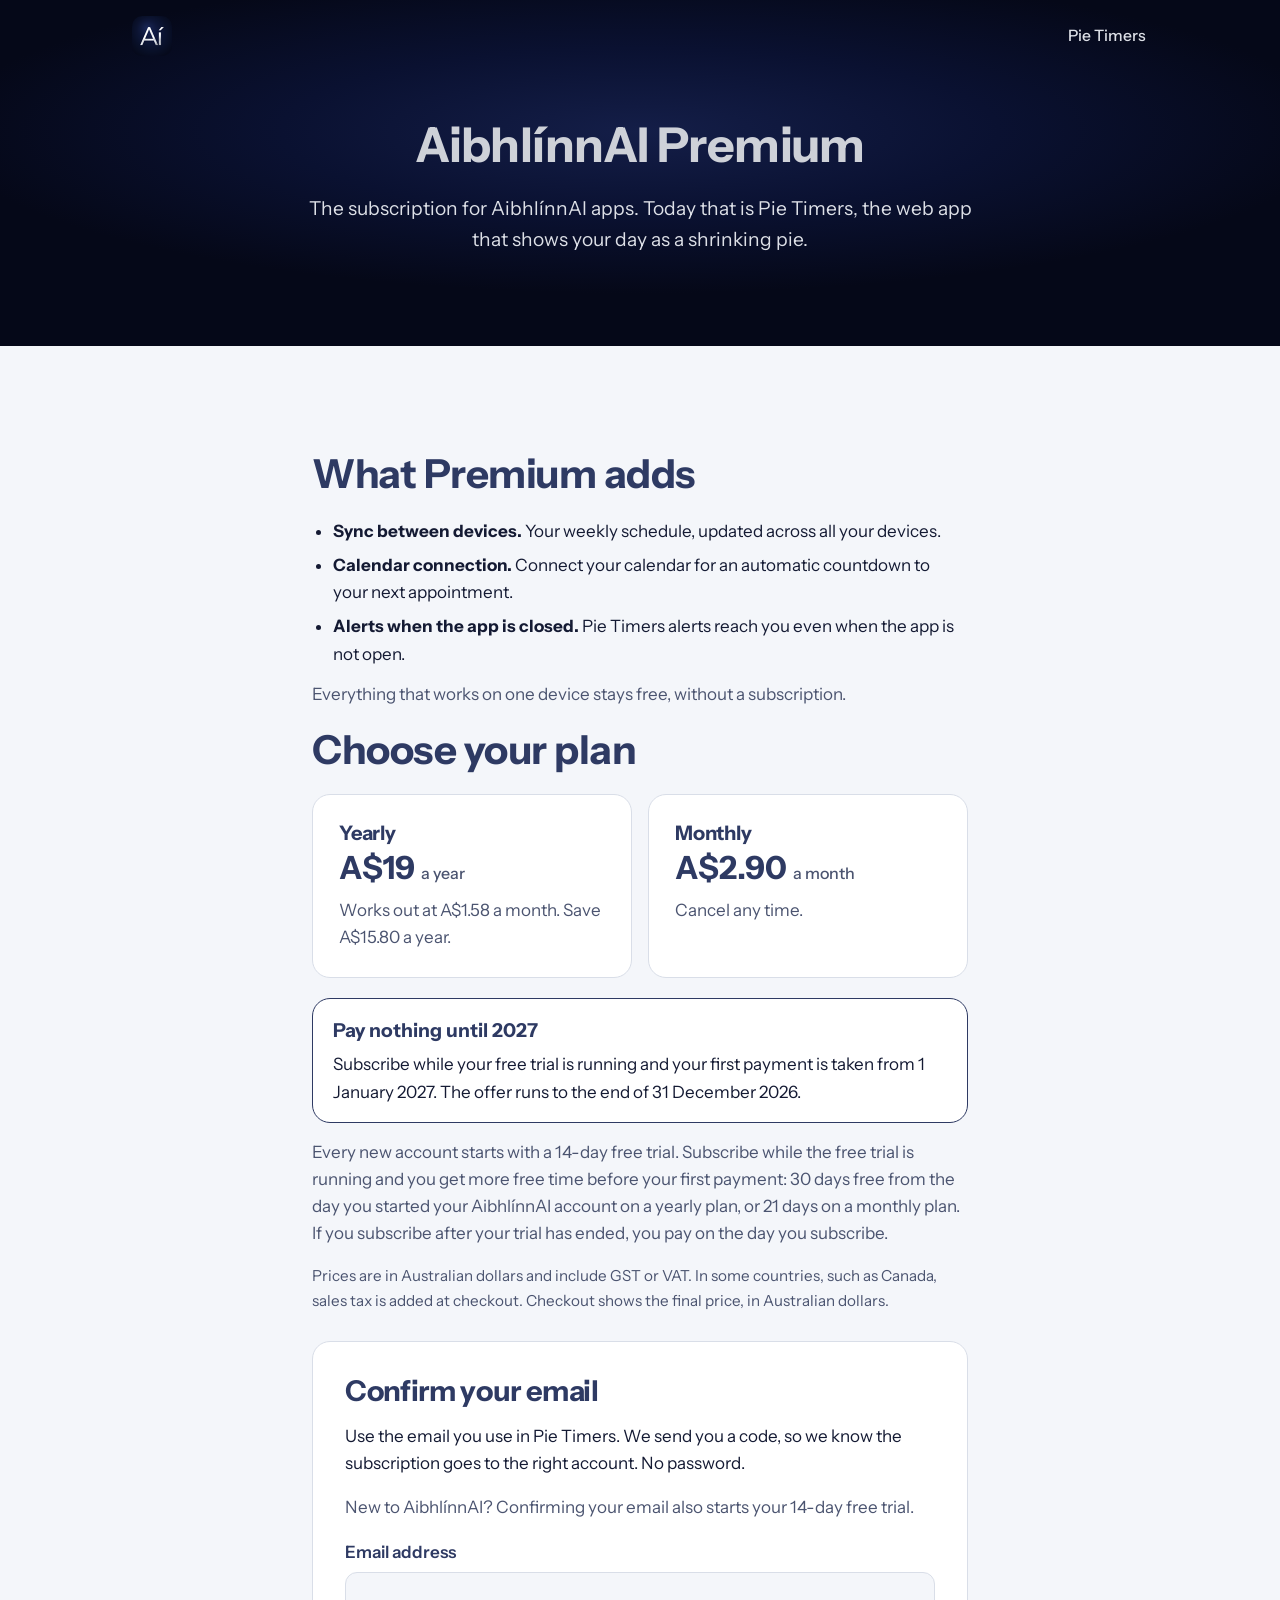
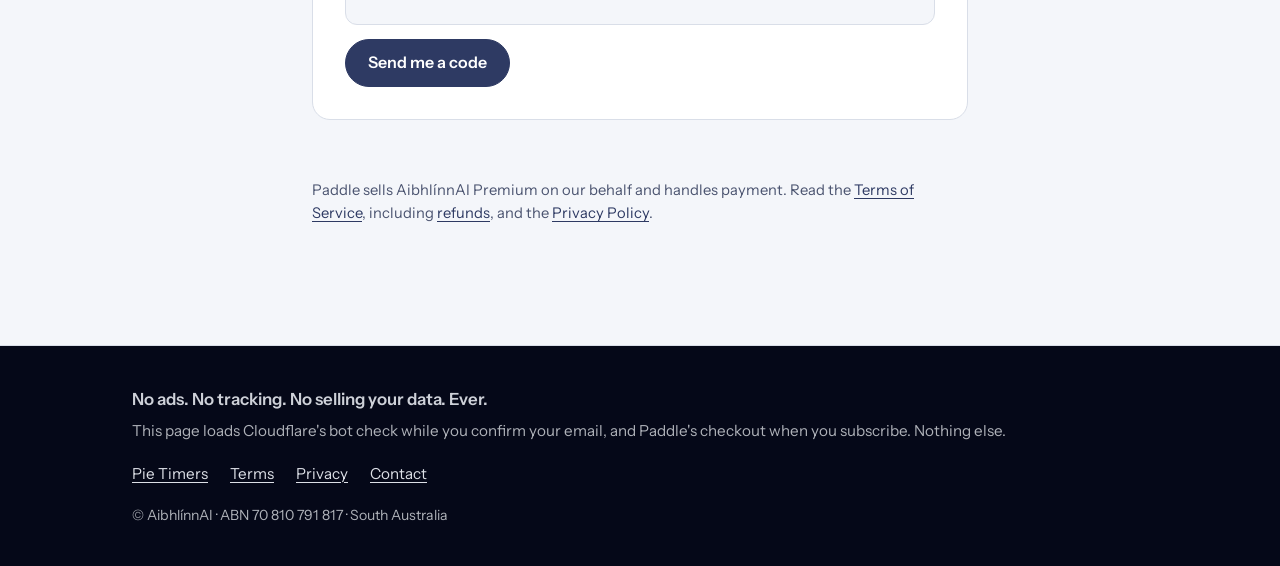
==== index.html @ 2202a616 "premium.aibhlinn.ai: confirm your email, then subscribe to Premium Moved from aibhlinn.ai/premium af" ====
<!DOCTYPE html>
<html lang="en-AU">
<head>
<meta charset="utf-8">
<meta name="viewport" content="width=device-width, initial-scale=1, viewport-fit=cover">
<title>AibhlínnAI Premium | AibhlínnAI</title>
<meta name="description" content="Subscribe to AibhlínnAI Premium for Pie Timers: sync between devices, calendar connection and alerts when the app is closed. A$2.90 a month or A$19 a year.">
<link rel="canonical" href="https://premium.aibhlinn.ai/">
<!-- Not indexed until Mal says the site is live (README). -->
<meta name="robots" content="noindex">
<meta name="theme-color" content="#050818">
<meta name="color-scheme" content="light dark">
<link rel="icon" href="/favicon.ico" sizes="16x16 32x32 48x48">
<link rel="apple-touch-icon" href="/apple-touch-icon.png">
<link rel="stylesheet" href="/site.css">
</head>
<body>
<a class="skip" href="#main">Skip to content</a>

<header class="hero hero--slim">
  <nav class="bar wrap" aria-label="Main">
    <a class="brand" href="/" aria-label="AibhlínnAI Premium">
      <img src="/aibhlinn-mark-80.png" width="40" height="40" alt="">
    </a>
    <ul class="nav-links">
      <li><a href="https://pietimers.aibhlinn.ai/">Pie Timers</a></li>
    </ul>
  </nav>
  <div class="hero-body wrap">
    <h1 class="premium-title">AibhlínnAI Premium</h1>
    <p class="lede">The subscription for AibhlínnAI apps. Today that is
    Pie Timers, the web app that shows your day as a shrinking pie.</p>
  </div>
</header>

<main id="main">
  <section class="section" aria-labelledby="price-title">
    <div class="wrap narrow">
      <h2 id="includes-title">What Premium adds</h2>
      <ul class="includes">
        <li><strong>Sync between devices.</strong> Your weekly schedule,
        updated across all your devices.</li>
        <li><strong>Calendar connection.</strong> Connect your calendar for
        an automatic countdown to your next appointment.</li>
        <li><strong>Alerts when the app is closed.</strong> Pie Timers alerts
        reach you even when the app is not open.</li>
      </ul>
      <p class="muted">Everything that works on one device stays free,
      without a subscription.</p>

      <h2 id="price-title">Choose your plan</h2>

      <div class="plans">
        <div class="plan-card">
          <h3>Yearly</h3>
          <p class="plan-price">A$19 <span>a year</span></p>
          <p class="muted">Works out at A$1.58 a month. Save A$15.80 a year.</p>
        </div>
        <div class="plan-card">
          <h3>Monthly</h3>
          <p class="plan-price">A$2.90 <span>a month</span></p>
          <p class="muted">Cancel any time.</p>
        </div>
      </div>

      <!-- The launch offer. Shown until 2027-01-01T12:00:00Z, then hidden by
           premium.js (OFFER_CLOSES). Without JavaScript the page cannot sell
           anyway, so the noscript note below stands in. -->
      <div class="offer" id="offer" hidden>
        <p class="offer-head">Pay nothing until 2027</p>
        <p>Subscribe while your free trial is running and your first payment
        is taken from 1 January 2027. The offer runs to the end of 31 December
        2026.</p>
      </div>

      <p class="muted">Every new account starts with a 14-day free trial.
      Subscribe while the free trial is running and you get more free time
      before your first payment: 30 days free from the day you started your
      AibhlínnAI account on a yearly plan, or 21 days on a monthly plan. If you
      subscribe after your trial has ended, you pay on the day you
      subscribe.</p>

      <p class="muted tax">Prices are in Australian dollars and include GST or
      VAT. In some countries, such as Canada, sales tax is added at checkout.
      Checkout shows the final price, in Australian dollars.</p>

      <noscript><p class="notice">Subscribing needs JavaScript. Please turn
      JavaScript on for this page, or write to
      <a href="mailto:support@aibhlinn.ai">support@aibhlinn.ai</a>.</p></noscript>

      <!-- ── Step 1: confirm your email ─────────────────────────── -->
      <div class="step" id="stepEmail" hidden>
        <h2 tabindex="-1">Confirm your email</h2>
        <p>Use the email you use in Pie Timers. We send you a code, so we
        know the subscription goes to the right account. No password.</p>
        <p class="muted" id="newNote">New to AibhlínnAI? Confirming your email
        also starts your 14-day free trial.</p>
        <form id="emailForm" novalidate>
          <label class="field">
            <span>Email address</span>
            <input type="email" id="email" autocomplete="email" inputmode="email" required>
          </label>
          <p class="typo" id="typo" hidden>Did you mean
            <button type="button" class="link-btn" id="typoUse"></button>?</p>
          <div class="challenge" id="challenge" hidden></div>
          <div class="actions">
            <button class="btn btn-primary" type="submit" id="emailSubmit">Send me a code</button>
            <button class="btn btn-ghost" type="button" id="googleBtn" hidden>Continue with Google</button>
          </div>
        </form>
      </div>

      <!-- ── Step 2: the code ────────────────────────────────────── -->
      <div class="step" id="stepCode" hidden>
        <h2 tabindex="-1">Enter your code</h2>
        <p>We sent a code to <strong id="codeEmail"></strong>. The email
        can take a minute to arrive. Check your spam folder too.</p>
        <form id="codeForm" novalidate>
          <label class="field">
            <span>Code</span>
            <input type="text" id="code" autocomplete="one-time-code" inputmode="numeric"
                   pattern="[0-9 ]*" maxlength="12" required>
          </label>
          <div class="actions">
            <button class="btn btn-primary" type="submit" id="codeSubmit">Confirm</button>
            <button class="btn btn-ghost" type="button" id="codeBack">Use a different email</button>
          </div>
        </form>
      </div>

      <!-- ── Step 3: subscribe ───────────────────────────────────── -->
      <div class="step" id="stepBuy" hidden>
        <h2 tabindex="-1">Subscribe</h2>
        <p>Confirmed as <strong id="buyEmail"></strong>.
          <button type="button" class="link-btn" id="notMe">Not you?</button></p>
        <p id="buyNote" role="status" aria-live="polite"></p>
        <div class="actions">
          <button class="btn btn-primary" type="button" data-cadence="annual">Subscribe yearly, A$19</button>
          <button class="btn btn-ghost" type="button" data-cadence="monthly">Subscribe monthly, A$2.90</button>
        </div>
      </div>

      <!-- ── Done ────────────────────────────────────────────────── -->
      <div class="step" id="stepDone" hidden>
        <h2 tabindex="-1">Thank you</h2>
        <p>AibhlínnAI Premium is now on your account. Open Pie Timers and sign
        in with the same email to use Premium there.</p>
        <p><a class="btn btn-primary" href="https://pietimers.aibhlinn.ai/">Open Pie Timers</a></p>
      </div>

      <p class="status" id="status" role="status" aria-live="polite"></p>

      <p class="muted small">Paddle sells AibhlínnAI Premium on our behalf and
      handles payment. Read the
      <a href="https://pietimers.aibhlinn.ai/terms.html">Terms of Service</a>,
      including <a href="https://pietimers.aibhlinn.ai/terms.html#refunds">refunds</a>,
      and the <a href="https://pietimers.aibhlinn.ai/privacy.html">Privacy Policy</a>.</p>
    </div>
  </section>
</main>

<footer class="foot">
  <div class="wrap">
    <p class="promise">No ads. No tracking. No selling your data. Ever.</p>
    <p>This page loads Cloudflare's bot check while you confirm your email,
    and Paddle's checkout when you subscribe. Nothing else.</p>
    <nav class="foot-links" aria-label="Footer">
      <a href="https://pietimers.aibhlinn.ai/">Pie Timers</a>
      <a href="https://pietimers.aibhlinn.ai/terms.html">Terms</a>
      <a href="https://pietimers.aibhlinn.ai/privacy.html">Privacy</a>
      <a href="mailto:support@aibhlinn.ai">Contact</a>
    </nav>
    <p class="fine">© AibhlínnAI · ABN&nbsp;70&nbsp;810&nbsp;791&nbsp;817 · South Australia</p>
  </div>
</footer>

<script src="/identity/email-typos.js"></script>
<script src="/identity/identity.js"></script>
<script src="/premium.js"></script>
</body>
</html>
---- site.css ----
/* ============================================================
   premium.aibhlinn.ai, where AibhlínnAI Premium is bought.
   Copied from the aibhlinn.ai repo's site.css; keep the two in step.
   ------------------------------------------------------------
   Colours come from brand/README.md and nowhere else:
     brand blue        #050818  grounds and dark surfaces
     blue on white     #2E3A63  the name and headings on light
     titanium          #CED1D8  the name and headings on dark,
                                with its sampled gradient stops
   The rule from that file holds here too: never the blue on dark,
   never the metal on white. The hero is always navy, because the
   logo artwork has its navy ground baked in. Everything below the
   hero follows the visitor's light or dark setting.

   Pie Timers' purple, green and orange appear only inside the Pie
   Timers card. They are that app's colours, not the suite's.
   ============================================================ */

/* Self-hosted, as in app/: no font CDN, no third-party request.
   Same files and subsets as app/styles.css. */
@font-face{
  font-family:'Instrument Sans';
  font-style:normal;
  font-weight:400 700;
  font-stretch:100%;
  font-display:swap;
  src:url('fonts/instrument-sans-latin.woff2') format('woff2');
  unicode-range:U+0000-00FF, U+0131, U+0152-0153, U+02BB-02BC, U+02C6, U+02DA, U+02DC, U+0304, U+0308, U+0329, U+2000-206F, U+20AC, U+2122, U+2191, U+2193, U+2212, U+2215, U+FEFF, U+FFFD;
}
@font-face{
  font-family:'Instrument Sans';
  font-style:normal;
  font-weight:400 700;
  font-stretch:100%;
  font-display:swap;
  src:url('fonts/instrument-sans-latin-ext.woff2') format('woff2');
  unicode-range:U+0100-02BA, U+02BD-02C5, U+02C7-02CC, U+02CE-02D7, U+02DD-02FF, U+0304, U+0308, U+0329, U+1D00-1DBF, U+1E00-1E9F, U+1EF2-1EFF, U+2020, U+20A0-20AB, U+20AD-20C0, U+2113, U+2C60-2C7F, U+A720-A7FF;
}

:root{
  color-scheme:light dark;

  /* Brand, fixed */
  --navy:        #050818;
  --navy-lift:   #0B1129;
  --navy-glow:   #141E48;   /* the light behind the monogram */
  --blue-on-white:#2E3A63;
  --ti-hi:       #F8FAFD;
  --ti-upper:    #DDE0E7;
  --ti:          #CED1D8;
  --ti-lower:    #AEB1B8;
  --ti-shadow:   #8E9199;
  --titanium:    linear-gradient(180deg, var(--ti-hi) 0%, var(--ti-upper) 30%, var(--ti) 60%, var(--ti-lower) 100%);

  /* Pie Timers, inside its own card only */
  --pt-purple:   #1C1024;
  --pt-purple-lift:#4B2A5A;
  --pt-forest:   #32493C;
  --pt-orange:   #FF8A00;

  /* Theme: light. Every text pair here clears 6.9:1. */
  --bg:          #F4F6FA;
  --surface:     #FFFFFF;
  --ink:         #141A33;
  --heading:     var(--blue-on-white);
  --muted:       #4B5470;
  --line:        #D9DEE8;
  --link:        var(--blue-on-white);
  --focus:       var(--blue-on-white);
  --btn-bg:      var(--blue-on-white);
  --btn-fg:      #FFFFFF;
  --btn-line:    var(--blue-on-white);

  --font: "Instrument Sans", "Aptos", "Segoe UI Variable Text", "Segoe UI", system-ui,
          -apple-system, "Helvetica Neue", Arial, sans-serif;
  --radius:      18px;
  --radius-sm:   12px;
  --wrap:        1080px;
  --gutter:      clamp(16px, 4vw, 32px);
  --shadow:      0 1px 2px rgba(5,8,24,.06), 0 10px 30px rgba(5,8,24,.08);
}

@media (prefers-color-scheme: dark){
  :root{
    --bg:        var(--navy);
    --surface:   var(--navy-lift);
    --ink:       var(--ti-upper);
    --heading:   var(--ti);
    --muted:     var(--ti-lower);
    --line:      #1C2445;
    --link:      var(--ti-upper);
    --focus:     var(--ti-hi);
    --btn-bg:    var(--titanium);
    --btn-fg:    var(--navy);
    --btn-line:  var(--ti-lower);
    --shadow:    0 1px 2px rgba(0,0,0,.4), 0 12px 32px rgba(0,0,0,.35);
  }
}

*,*::before,*::after{ box-sizing:border-box; }
html{ -webkit-text-size-adjust:100%; scroll-behavior:smooth; }
@media (prefers-reduced-motion: reduce){ html{ scroll-behavior:auto; } }
body{
  margin:0;
  background:var(--bg);
  color:var(--ink);
  font-family:var(--font);
  font-size:1.0625rem;
  line-height:1.6;
  text-rendering:optimizeLegibility;
}
img{ max-width:100%; height:auto; display:block; }
a{ color:var(--link); text-underline-offset:.18em; text-decoration-thickness:1px; }
a:hover{ text-decoration-thickness:2px; }
:focus-visible{ outline:3px solid var(--focus); outline-offset:3px; border-radius:6px; }
h1,h2,h3{ color:var(--heading); line-height:1.2; letter-spacing:-.012em; margin:0 0 .5em; }
h2{ font-size:clamp(1.75rem, 1.25rem + 2vw, 2.5rem); }
h3{ font-size:1.25rem; }
p{ margin:0 0 1em; }
code{ font-family:ui-monospace, "Cascadia Mono", Consolas, monospace; font-size:.92em; }

.wrap{ max-width:var(--wrap); margin:0 auto; padding:0 var(--gutter); }
.narrow{ max-width:720px; }

.skip{
  position:absolute; left:16px; top:-60px; z-index:10;
  background:var(--ti-hi); color:var(--navy);
  padding:10px 16px; border-radius:10px; font-weight:600;
}
.skip:focus{ top:16px; }

/* ───────────────────────── Hero, always navy ───────────────────────── */

.hero{
  --focus:var(--ti-hi);
  --link:var(--ti-upper);
  background:
    radial-gradient(ellipse 70% 60% at 50% 38%, var(--navy-glow) 0%, #0A1131 40%, var(--navy) 78%),
    var(--navy);
  color:var(--ti-upper);
  padding-bottom:clamp(48px, 8vw, 96px);
}
.bar{
  display:flex; align-items:center; justify-content:space-between; gap:16px;
  padding-top:16px; padding-bottom:16px;
}
.bar .brand{ display:inline-flex; border-radius:10px; }
.bar .brand img{ width:40px; height:40px; border-radius:10px; }
.nav-links{ display:flex; gap:clamp(12px, 3vw, 28px); list-style:none; margin:0; padding:0; }
.nav-links a{ color:var(--ti-upper); text-decoration:none; font-weight:500; font-size:.98rem; padding:6px 2px; }
.nav-links a:hover{ color:var(--ti-hi); text-decoration:underline; }

.hero-body{ text-align:center; padding-top:clamp(8px, 3vw, 24px); }
.hero-logo{ margin:0 auto; max-width:640px; }
/* The artwork carries its own navy, a shade off the page's. Fading its
   edges lets it sit in the page instead of on it, at any width. */
.hero-logo img{
  width:100%;
  -webkit-mask-image:radial-gradient(closest-side, #000 74%, transparent 100%);
          mask-image:radial-gradient(closest-side, #000 74%, transparent 100%);
}
.tagline{
  margin:clamp(4px, 1vw, 12px) auto 28px;
  font-size:clamp(1.6rem, 1.05rem + 2.6vw, 2.6rem);
  font-weight:600; letter-spacing:-.018em; line-height:1.15;
  color:var(--ti);
  background:var(--titanium);
  -webkit-background-clip:text; background-clip:text;
  -webkit-text-fill-color:transparent;
}
@media (forced-colors: active){ .tagline{ -webkit-text-fill-color:currentColor; background:none; } }
.lede{ max-width:52ch; margin:0 auto 28px; color:var(--ti-upper); font-size:clamp(1.05rem, 1rem + .35vw, 1.2rem); }

/* ───────────────────────── Buttons ───────────────────────── */

.actions{ display:flex; flex-wrap:wrap; gap:12px; }
.hero .actions{ justify-content:center; }
.btn{
  display:inline-flex; align-items:center; justify-content:center;
  min-height:48px; padding:12px 22px;
  border-radius:999px; border:1.5px solid transparent;
  font:inherit; font-weight:600; font-size:1rem; line-height:1.2;
  text-decoration:none; cursor:pointer;
}
.btn-primary{ background:var(--btn-bg); color:var(--btn-fg); border-color:var(--btn-line); }
.btn-primary:hover{ filter:brightness(1.08); text-decoration:none; }
.btn-ghost{ background:transparent; color:var(--link); border-color:currentColor; }
.btn-ghost:hover{ background:color-mix(in srgb, currentColor 8%, transparent); text-decoration:none; }
/* Brushed metal, for the navy hero in either theme. */
.btn-metal{
  background:var(--titanium); color:var(--navy); border-color:var(--ti-lower);
  box-shadow:inset 0 1px 0 rgba(255,255,255,.7), 0 6px 18px rgba(0,0,0,.35);
}
.btn-metal:hover{ filter:brightness(1.05); text-decoration:none; }

/* ───────────────────────── Sections ───────────────────────── */

.section{ padding:clamp(56px, 9vw, 104px) 0; }
.section + .section{ border-top:1px solid var(--line); }
.eyebrow{
  margin:0 0 6px; color:var(--muted);
  font-size:.82rem; font-weight:600; letter-spacing:.12em; text-transform:uppercase;
}
.intro{ max-width:60ch; color:var(--ink); }
.intro + .app-card{ margin-top:20px; }
.muted{ color:var(--muted); }

/* Pie Timers card */
.app-card{
  display:grid; grid-template-columns:1fr; overflow:hidden;
  background:var(--surface); border:1px solid var(--line);
  border-radius:var(--radius); box-shadow:var(--shadow);
  margin-top:28px;
}
@media (min-width:760px){ .app-card{ grid-template-columns:minmax(220px, 34%) 1fr; } }
.app-tile{
  display:grid; place-items:center; min-height:180px; padding:28px;
  background:radial-gradient(circle at 50% 45%, var(--pt-purple-lift) 0%, var(--pt-purple) 72%);
}
.app-tile svg{ width:clamp(112px, 22vw, 168px); height:auto; filter:drop-shadow(0 8px 18px rgba(0,0,0,.4)); }
.app-body{ padding:clamp(22px, 4vw, 40px); }
.app-body h3{ font-size:clamp(1.5rem, 1.2rem + 1vw, 1.9rem); margin-bottom:.2em; }
.app-tagline{ font-style:italic; color:var(--muted); margin-bottom:1em; }

.ticks{ list-style:none; margin:0 0 24px; padding:0; display:grid; gap:12px; }
.ticks li{ position:relative; padding-left:30px; }
/* A tiny Pie Timers pie: the same wedge as the app's own mark. */
.ticks li::before{
  content:""; position:absolute; left:0; top:.3em;
  width:16px; height:16px; border-radius:50%;
  background:conic-gradient(var(--pt-forest) 0 49deg, var(--pt-orange) 49deg 360deg);
  box-shadow:0 0 0 2.5px var(--pt-forest);
}
@media (prefers-color-scheme: dark){ .ticks li::before{ box-shadow:0 0 0 2.5px #4A6B56; } }

.next{
  margin-top:28px; padding:22px clamp(20px, 4vw, 32px);
  border:1.5px dashed var(--line); border-radius:var(--radius);
}
.next h3{ margin-bottom:.3em; }
.next p{ margin:0; }

/* Promise cards */
.grid{ display:grid; gap:18px; margin-top:28px; grid-template-columns:1fr; }
@media (min-width:640px){ .grid--four{ grid-template-columns:repeat(2, 1fr); } }
@media (min-width:760px){ .grid:not(.grid--four){ grid-template-columns:repeat(3, 1fr); } }
.card{
  background:var(--surface); border:1px solid var(--line);
  border-radius:var(--radius); padding:clamp(20px, 3vw, 28px);
}
.card p{ margin:0; }
.card .icon{
  display:grid; place-items:center; width:44px; height:44px; margin-bottom:14px;
  border-radius:12px; background:var(--bg); border:1px solid var(--line); color:var(--heading);
}
.card .icon svg{ width:22px; height:22px; }

/* Brand kit */
.kit{ display:grid; gap:18px; margin:28px 0 24px; grid-template-columns:1fr; }
@media (min-width:640px){ .kit{ grid-template-columns:2fr 1fr; } }
.kit figure{
  margin:0; background:var(--surface); border:1px solid var(--line);
  border-radius:var(--radius); overflow:hidden; display:flex; flex-direction:column;
}
.kit .art{ background:var(--navy); display:grid; place-items:center; flex:1; }
.kit .art img{ width:100%; }
.kit .art--mark img{ width:min(60%, 180px); border-radius:22px; margin:24px auto; }
.kit figcaption{ padding:14px 18px; display:flex; justify-content:space-between; gap:10px; flex-wrap:wrap; align-items:baseline; }
.kit figcaption a{ font-weight:600; }

.swatches{ list-style:none; margin:0 0 20px; padding:0; display:grid; gap:12px; grid-template-columns:1fr; }
@media (min-width:760px){ .swatches{ grid-template-columns:repeat(3, 1fr); } }
.swatches li{
  display:grid; grid-template-columns:48px 1fr; gap:4px 14px; align-items:center;
  background:var(--surface); border:1px solid var(--line); border-radius:var(--radius-sm); padding:12px;
}
.chip{ grid-row:span 2; width:48px; height:48px; border-radius:10px; background:var(--c); border:1px solid rgba(128,136,160,.45); }
.chip--metal{ background:var(--titanium); }
.swatches strong{ color:var(--heading); }
.swatches span.use{ grid-column:2; color:var(--muted); font-size:.92rem; }

/* Contact */
.email{ font-size:clamp(1.25rem, 1rem + 1.2vw, 1.7rem); font-weight:600; }

/* ───────────────────────── Footer ───────────────────────── */

.foot{
  --focus:var(--ti-hi);
  --link:var(--ti-upper);
  background:var(--navy); color:var(--ti-lower);
  border-top:1px solid var(--line);
  padding:40px 0 calc(40px + env(safe-area-inset-bottom));
  font-size:.95rem;
}
.foot a{ color:var(--link); }
.foot .promise{ color:var(--ti); font-weight:600; font-size:1.05rem; margin-bottom:.4em; }
.foot-links{ display:flex; flex-wrap:wrap; gap:8px 22px; margin:18px 0; }
.foot-social{ margin-top:-6px; }
.foot .fine{ margin:0; font-size:.88rem; }

/* ───────────────────────── 404 ───────────────────────── */

.lost{ min-height:100vh; min-height:100dvh; display:flex; flex-direction:column; }
.lost .hero-body{ flex:1; display:flex; flex-direction:column; justify-content:center; align-items:center; padding-bottom:48px; }
.lost .hero-body img{ width:96px; height:96px; border-radius:22px; margin-bottom:24px; }
.lost h1{ color:var(--ti); font-size:clamp(1.8rem, 1.2rem + 2.5vw, 2.6rem); }

.card p + p{ margin-top:.8em; }
.card-link a{ font-weight:600; }
/* The name is mixed case always, even inside an uppercase label
   (brand/README.md in pie-timers-app). */
.eyebrow .name{ text-transform:none; letter-spacing:.04em; }

/* Event card list. Plain disc bullets on purpose: .ticks belongs to
   the Pie Timers card only. Keep the default list-style, because
   list-style:none stops Safari and VoiceOver announcing a list. The
   bottom margin does the job of .card p + p, which cannot reach a
   paragraph that follows a list. */
.card-list{ margin:.4em 0 .8em; padding-left:1.25em; }
.card-list li + li{ margin-top:.25em; }

/* What we do: each card's link sits on the card's bottom edge, so the
   four links line up across a row however long each description is.
   Only these cards: the promise cards have no link. */
.grid--four .card{ display:flex; flex-direction:column; }
.grid--four .card .card-link{ margin-top:auto; padding-top:.8em; }

/* Brand kit: how to say the name, given its own line so it is easy to
   find, and spelt exactly as Mal gave it. */
.say{ margin:0 0 .4em; font-size:1.1rem; color:var(--ink); }
.say strong{ color:var(--heading); letter-spacing:.02em; }

/* ───────────────────────── Premium (/premium/) ───────────────────────── */

/* The steps are shown and hidden with the hidden attribute. Nothing below
   may override that, so it wins here outright. */
[hidden]{ display:none !important; }

.hero--slim{ padding-bottom:clamp(36px, 6vw, 64px); }
.premium-title{
  color:var(--ti); font-size:clamp(2rem, 1.3rem + 3vw, 3rem);
  margin:clamp(8px, 2vw, 20px) 0 .4em;
}

.plans{ display:grid; gap:16px; grid-template-columns:1fr; margin:20px 0; }
@media (min-width:560px){ .plans{ grid-template-columns:1fr 1fr; } }
.plan-card{
  background:var(--surface); border:1px solid var(--line);
  border-radius:var(--radius); padding:clamp(18px, 3vw, 26px);
}
.plan-card h3{ margin-bottom:.2em; }
.plan-price{ font-size:2rem; font-weight:700; color:var(--heading); margin:0 0 .3em; line-height:1.2; }
.plan-price span{ font-size:1rem; font-weight:500; color:var(--muted); }
.plan-card p:last-child{ margin:0; }

.offer{
  border:1.5px solid var(--heading); border-radius:var(--radius);
  padding:16px 20px; margin:0 0 16px; background:var(--surface);
}
.offer-head{ font-weight:700; font-size:1.2rem; color:var(--heading); margin:0 0 .3em; }
.offer p:last-child{ margin:0; }
.tax{ font-size:.95rem; }

.notice{
  border:1px solid var(--line); background:var(--surface);
  border-radius:var(--radius-sm); padding:14px 16px;
}

.step{
  background:var(--surface); border:1px solid var(--line);
  border-radius:var(--radius); padding:clamp(20px, 4vw, 32px); margin:28px 0 12px;
}
.step h2{ font-size:clamp(1.4rem, 1.1rem + 1.2vw, 1.8rem); }

.field{ display:grid; gap:6px; margin:0 0 14px; }
.field span{ font-weight:600; color:var(--heading); }
.field input{
  font:inherit; font-size:1.05rem; color:var(--ink); background:var(--bg);
  border:1.5px solid var(--line); border-radius:var(--radius-sm);
  padding:12px 14px; min-height:48px; width:100%; box-sizing:border-box;
}
.field input:focus-visible{ border-color:var(--focus); outline-offset:1px; }
#code{ letter-spacing:.2em; font-variant-numeric:tabular-nums; max-width:16ch; }

.typo{ margin:-4px 0 14px; }
.link-btn{
  font:inherit; color:var(--link); background:none; border:0; padding:0;
  text-decoration:underline; text-underline-offset:.18em; cursor:pointer;
}
.challenge{ margin:0 0 14px; min-height:65px; }

.btn:disabled{ opacity:.55; cursor:progress; }
.status{ min-height:1.6em; font-weight:600; margin:8px 0 20px; }
.status.is-error{ color:#B3261E; }
@media (prefers-color-scheme: dark){ .status.is-error{ color:#FFB4AB; } }
.small{ font-size:.92rem; }

/* Homepage: the Premium advert. */
.premium-ad{
  display:grid; gap:12px 24px; align-items:center; margin-top:24px;
  background:var(--surface); border:1.5px solid var(--heading);
  border-radius:var(--radius); padding:clamp(20px, 3vw, 28px);
}
@media (min-width:700px){ .premium-ad{ grid-template-columns:1fr auto; } }
.premium-ad h3{ margin:0 0 .2em; }
.premium-ad p{ margin:0; }

/* What Premium adds. */
.includes{ margin:0 0 .8em; padding-left:1.25em; display:grid; gap:.4em; }
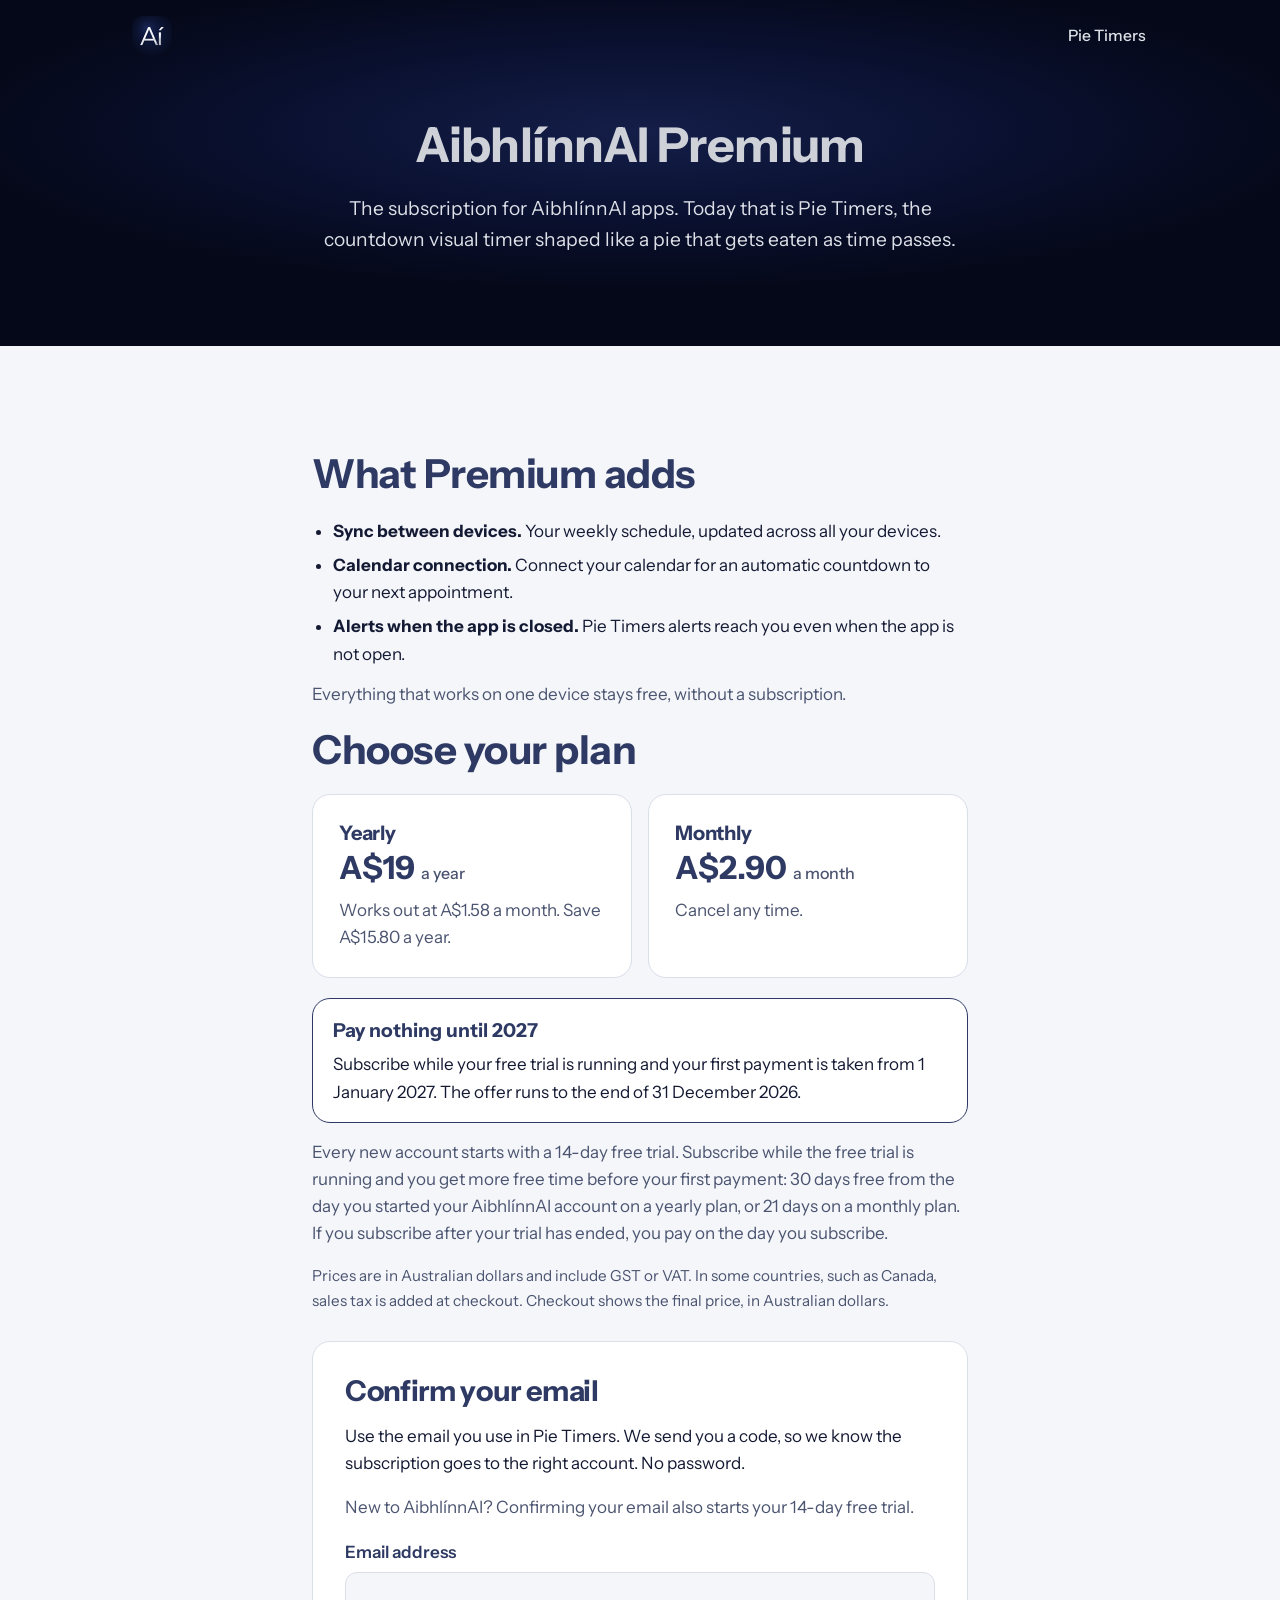
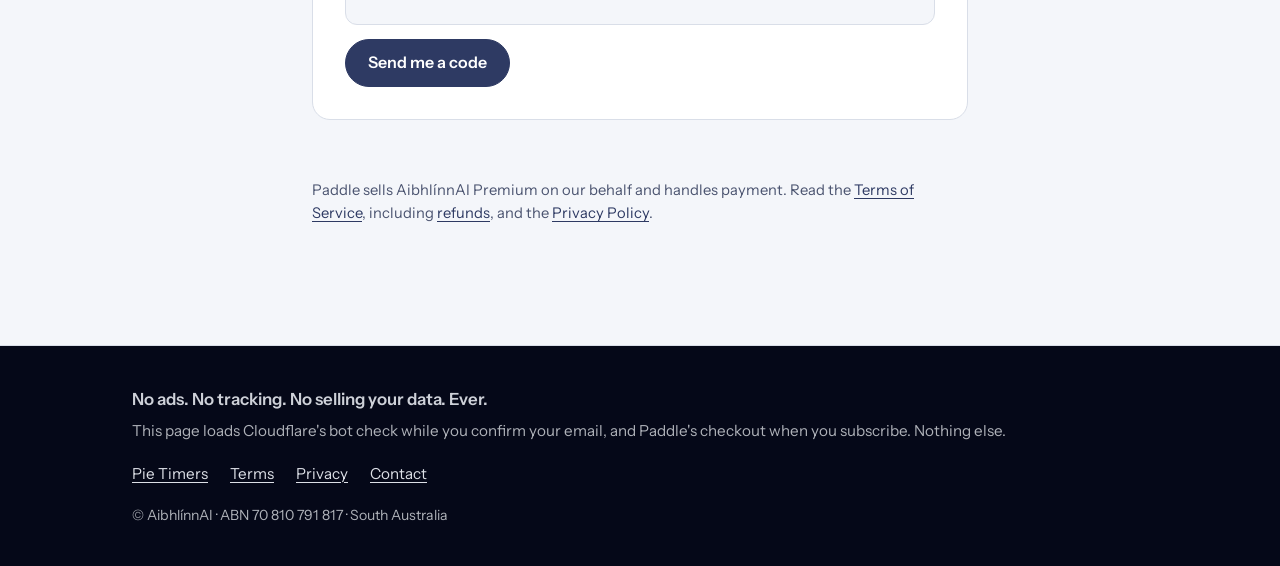
==== commit dcb8ed26: "Lede: the pie is eaten, not shrinking Mal's public wording rule, in the wording already approved for" ====
--- a/index.html
+++ b/index.html
@@ -6,8 +6,6 @@
 <title>AibhlínnAI Premium | AibhlínnAI</title>
 <meta name="description" content="Subscribe to AibhlínnAI Premium for Pie Timers: sync between devices, calendar connection and alerts when the app is closed. A$2.90 a month or A$19 a year.">
 <link rel="canonical" href="https://premium.aibhlinn.ai/">
-<!-- Not indexed until Mal says the site is live (README). -->
-<meta name="robots" content="noindex">
 <meta name="theme-color" content="#050818">
 <meta name="color-scheme" content="light dark">
 <link rel="icon" href="/favicon.ico" sizes="16x16 32x32 48x48">
@@ -29,7 +27,8 @@
   <div class="hero-body wrap">
     <h1 class="premium-title">AibhlínnAI Premium</h1>
     <p class="lede">The subscription for AibhlínnAI apps. Today that is
-    Pie Timers, the web app that shows your day as a shrinking pie.</p>
+    Pie Timers, the countdown visual timer shaped like a pie that gets
+    eaten as time passes.</p>
   </div>
 </header>
 
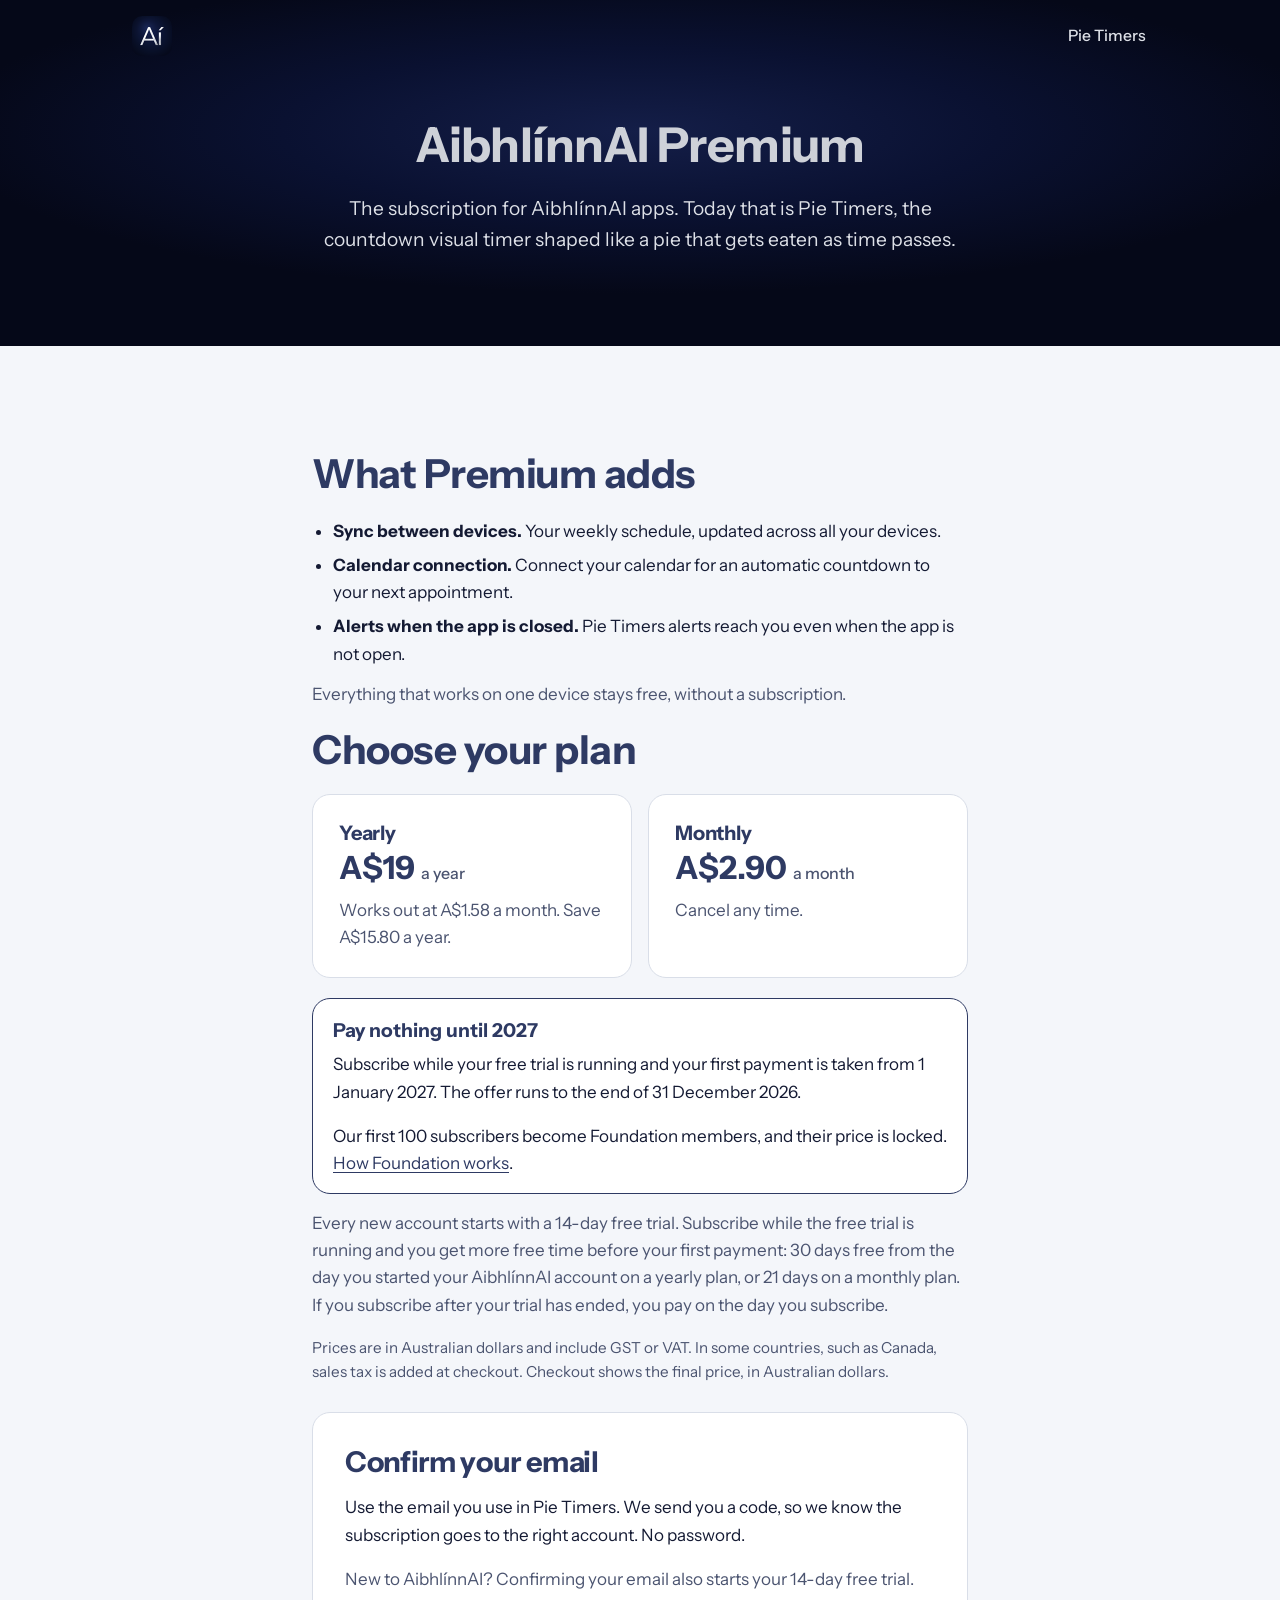
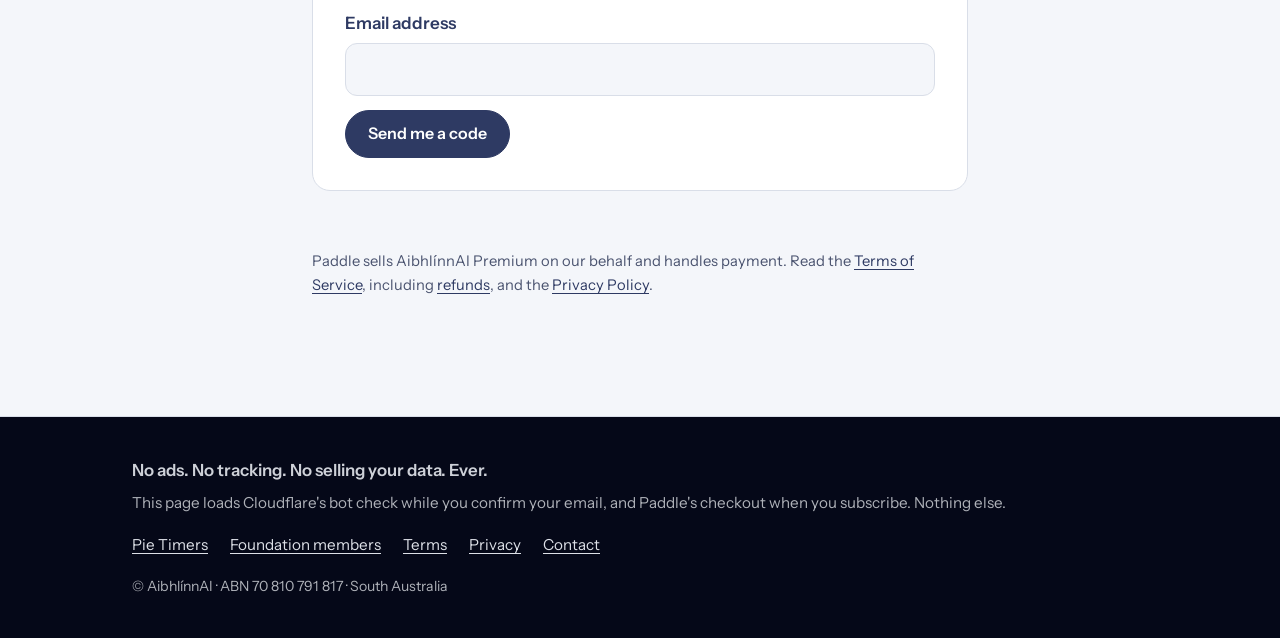
==== commit 680a2323: "Foundation Members: the page moves here, in this site's branding The page that explains the Foundati" ====
--- a/index.html
+++ b/index.html
@@ -70,6 +70,8 @@
         <p>Subscribe while your free trial is running and your first payment
         is taken from 1 January 2027. The offer runs to the end of 31 December
         2026.</p>
+        <p>Our first 100 subscribers become Foundation members, and their
+        price is locked. <a href="/foundation.html">How Foundation works</a>.</p>
       </div>
 
       <p class="muted">Every new account starts with a 14-day free trial.
@@ -165,6 +167,7 @@
     and Paddle's checkout when you subscribe. Nothing else.</p>
     <nav class="foot-links" aria-label="Footer">
       <a href="https://pietimers.aibhlinn.ai/">Pie Timers</a>
+      <a href="/foundation.html">Foundation members</a>
       <a href="https://pietimers.aibhlinn.ai/terms.html">Terms</a>
       <a href="https://pietimers.aibhlinn.ai/privacy.html">Privacy</a>
       <a href="mailto:support@aibhlinn.ai">Contact</a>
--- a/site.css
+++ b/site.css
@@ -407,3 +407,48 @@
 
 /* What Premium adds. */
 .includes{ margin:0 0 .8em; padding-left:1.25em; display:grid; gap:.4em; }
+
+/* ───────────────────────── Foundation (/foundation.html) ───────────────────────── */
+
+/* The hero: which product this is, then the page, then the app it is for. */
+.hero-eyebrow{
+  margin:clamp(8px, 2vw, 20px) 0 0; color:var(--ti-lower);
+  font-size:.86rem; font-weight:600; letter-spacing:.12em; text-transform:uppercase;
+}
+.hero-eyebrow + .premium-title{ margin-top:.15em; }
+/* Pie Timers' own colours, on this chip only: its purple, its pie and
+   its orange. Everything else on the page is the suite's navy and metal. */
+.for-app{
+  display:inline-flex; align-items:center; gap:10px; margin:0;
+  padding:7px 18px 7px 8px; border-radius:999px;
+  background:linear-gradient(90deg, #2E1838, var(--pt-purple-lift));
+  border:1.5px solid #8A4DA5; color:#F6D7B0; font-size:1rem; font-weight:500;
+}
+.for-app svg{ flex:none; }
+.for-app strong{ color:var(--pt-orange); font-weight:700; }
+
+/* The page reads as a document: smaller headings than the sales page. */
+.doc h2{ font-size:clamp(1.4rem, 1.1rem + 1.2vw, 1.8rem); margin-top:1.7em; }
+.doc-meta{ margin-bottom:1.4em; }
+.doc-list{ margin:0 0 1em; padding-left:1.25em; display:grid; gap:.5em; }
+.doc .actions{ margin:1.4em 0 0; }
+.places{ font-weight:700; color:var(--heading); }
+
+/* The launch offer card. The pie is drawn in the suite's own colours:
+   what is left of the offer in the heading colour, on a quiet plate. */
+.launch{
+  text-align:center; background:var(--surface);
+  border:1.5px solid var(--heading); border-radius:var(--radius);
+  padding:clamp(20px, 4vw, 30px);
+}
+.doc .launch-name{ margin:0 0 14px; font-size:1.05rem; letter-spacing:0; }
+.launch-pie{ display:block; width:96px; height:96px; margin:0 auto; overflow:visible; }
+.launch-pie-base{ fill:var(--line); }
+.launch-pie-left{ fill:var(--heading); }
+.launch-pie-rim{ fill:none; stroke:var(--heading); stroke-width:1.5; }
+.launch-hook{
+  margin:14px 0 0; font-size:clamp(1.3rem, 6vw, 2rem); line-height:1.15;
+  font-weight:700; letter-spacing:-.012em; color:var(--heading); text-wrap:balance;
+}
+.launch-terms{ margin:8px auto 0; max-width:44ch; font-size:.98rem; line-height:1.5; }
+.launch-caption{ margin:12px 0 0; font-size:.95rem; font-weight:600; color:var(--muted); }
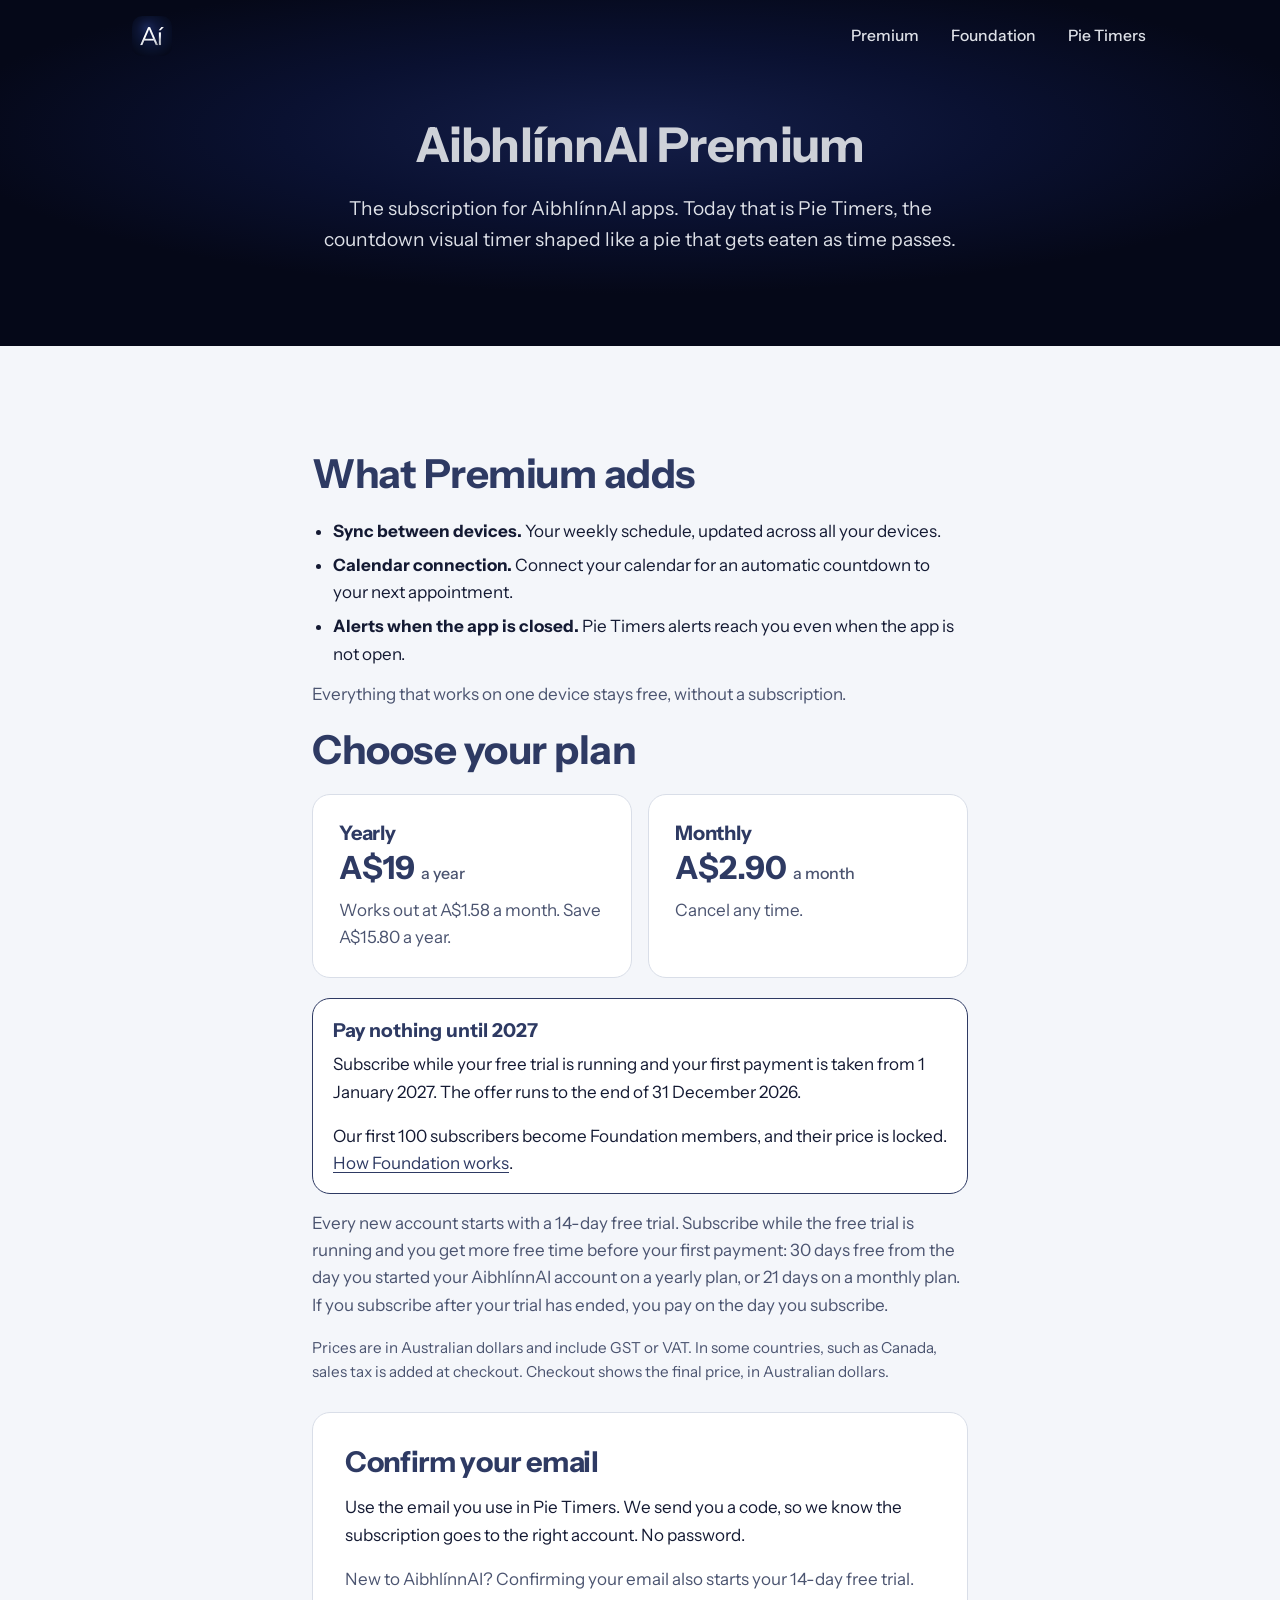
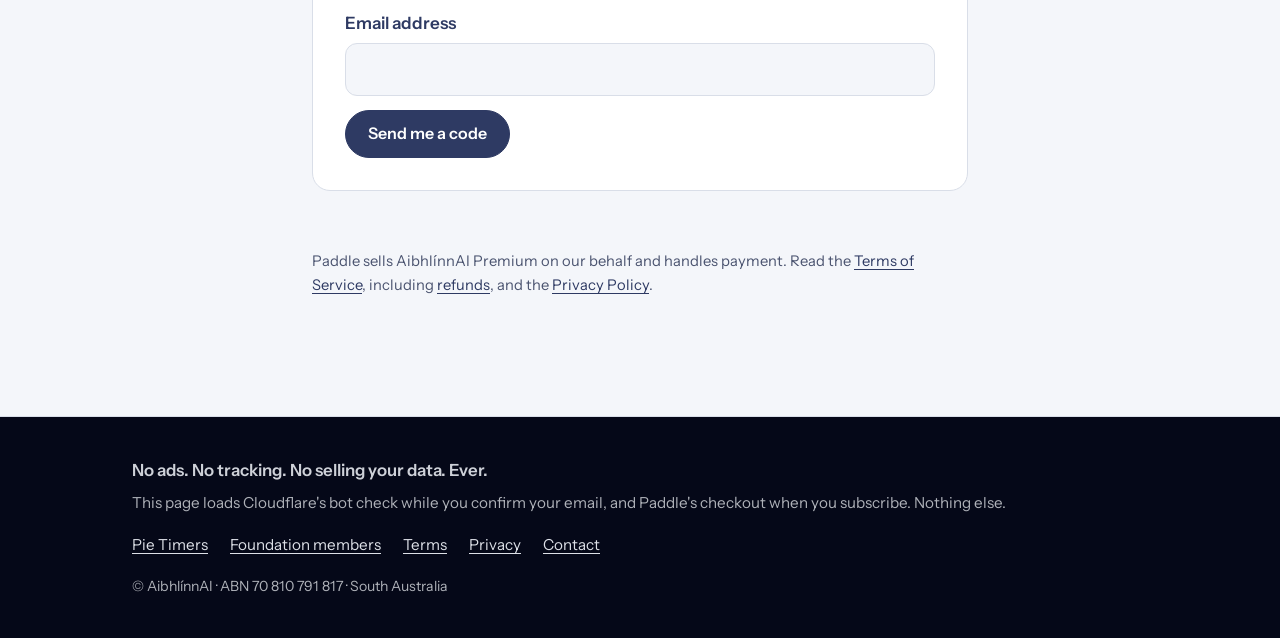
==== commit 7c6522d0: "Foundation page: the same name and menu at the top as the sales page Mal, 26 Nov 2026: the top of ea" ====
--- a/index.html
+++ b/index.html
@@ -21,6 +21,8 @@
       <img src="/aibhlinn-mark-80.png" width="40" height="40" alt="">
     </a>
     <ul class="nav-links">
+      <li><a href="/">Premium</a></li>
+      <li><a href="/foundation.html">Foundation</a></li>
       <li><a href="https://pietimers.aibhlinn.ai/">Pie Timers</a></li>
     </ul>
   </nav>
--- a/site.css
+++ b/site.css
@@ -410,12 +410,14 @@
 
 /* ───────────────────────── Foundation (/foundation.html) ───────────────────────── */
 
-/* The hero: which product this is, then the page, then the app it is for. */
-.hero-eyebrow{
-  margin:clamp(8px, 2vw, 20px) 0 0; color:var(--ti-lower);
-  font-size:.86rem; font-weight:600; letter-spacing:.12em; text-transform:uppercase;
-}
-.hero-eyebrow + .premium-title{ margin-top:.15em; }
+/* The hero: the product's name exactly as the sales page shows it
+   (.premium-title, here on a paragraph, so it needs the heading's own
+   weight and spacing), then this page's title under it. */
+p.premium-title{ font-weight:700; line-height:1.2; letter-spacing:-.012em; }
+.page-title{
+  color:var(--ti-upper); font-weight:600;
+  font-size:clamp(1.35rem, 1.1rem + 1.2vw, 1.8rem); margin:0 0 .8em;
+}
 /* Pie Timers' own colours, on this chip only: its purple, its pie and
    its orange. Everything else on the page is the suite's navy and metal. */
 .for-app{
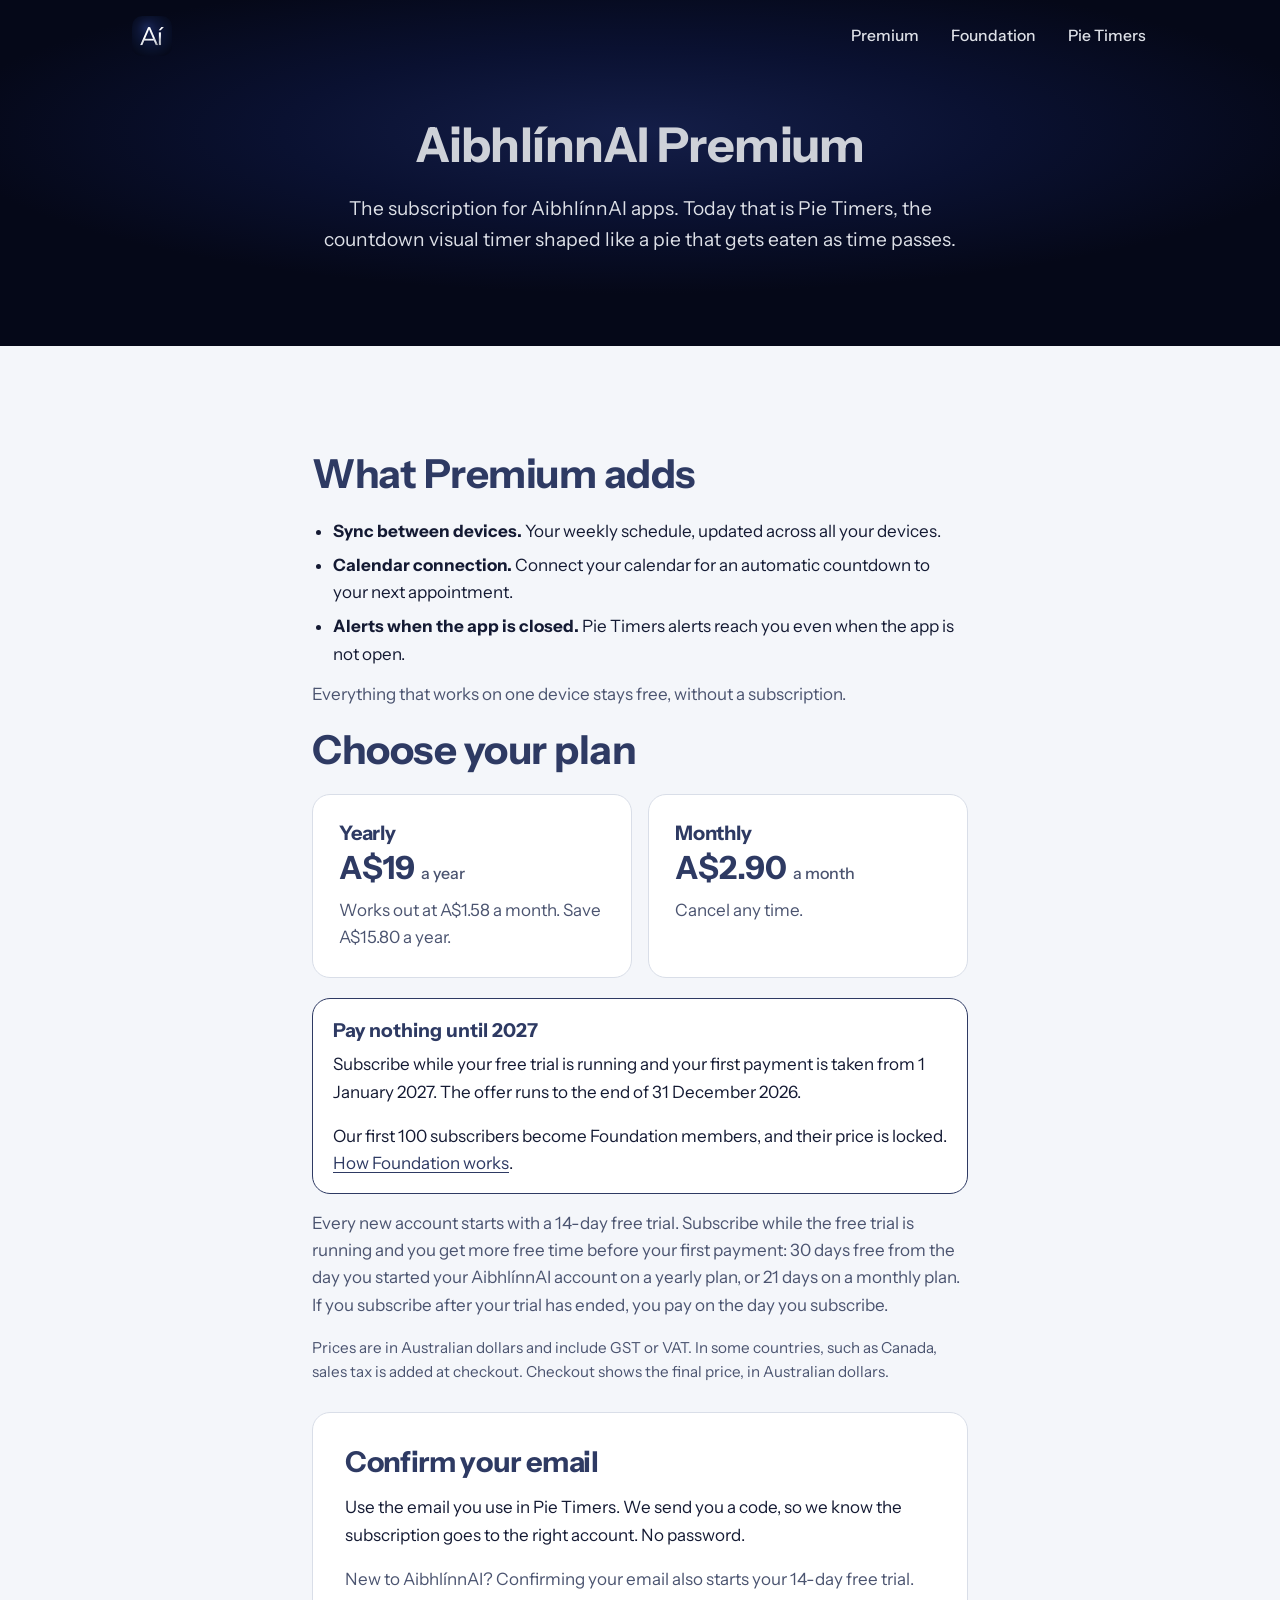
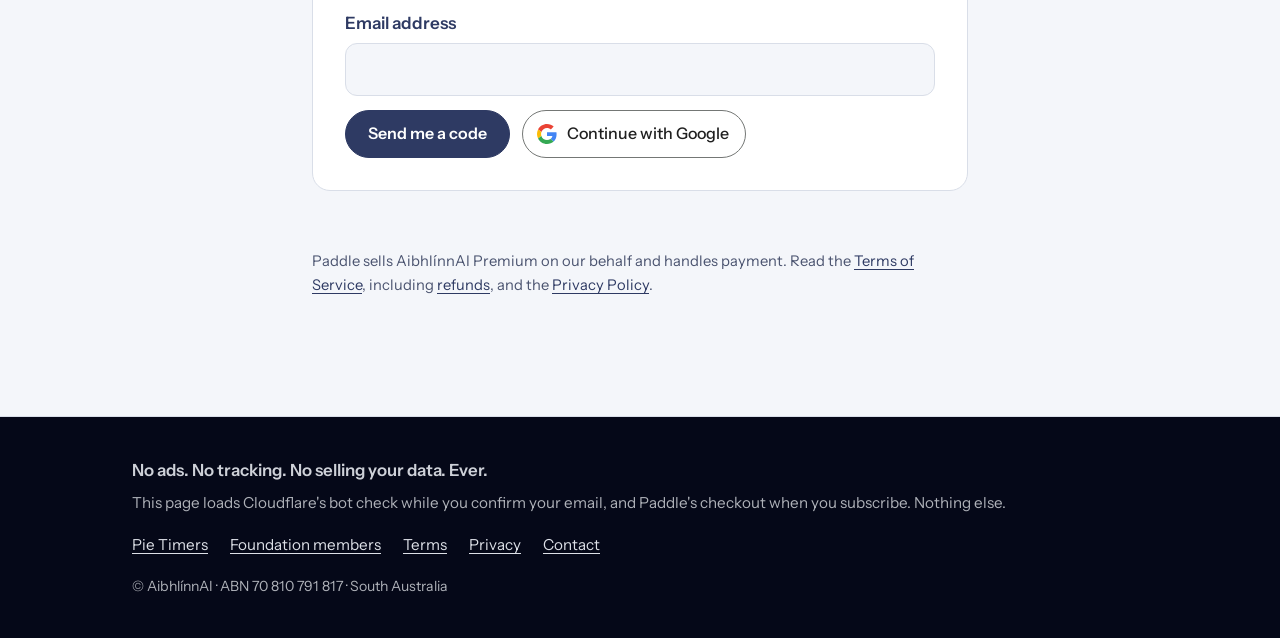
==== commit 80696fad: "Continue with Google: Google's own branded pill White with a grey line in light, near-black in dark," ====
--- a/index.html
+++ b/index.html
@@ -108,7 +108,17 @@
           <div class="challenge" id="challenge" hidden></div>
           <div class="actions">
             <button class="btn btn-primary" type="submit" id="emailSubmit">Send me a code</button>
-            <button class="btn btn-ghost" type="button" id="googleBtn" hidden>Continue with Google</button>
+            <!-- Google's own button: its colours, its mark, pill shape.
+                 The mark is drawn here, so nothing is loaded from Google. -->
+            <button class="btn btn-google" type="button" id="googleBtn" hidden>
+              <svg viewBox="0 0 48 48" width="20" height="20" aria-hidden="true" focusable="false">
+                <path fill="#EA4335" d="M24 9.5c3.54 0 6.71 1.22 9.21 3.6l6.85-6.85C35.9 2.38 30.47 0 24 0 14.62 0 6.51 5.38 2.56 13.22l7.98 6.19C12.43 13.72 17.74 9.5 24 9.5z"/>
+                <path fill="#4285F4" d="M46.98 24.55c0-1.57-.15-3.09-.38-4.55H24v9.02h12.94c-.58 2.96-2.26 5.48-4.78 7.18l7.73 6c4.51-4.18 7.09-10.36 7.09-17.65z"/>
+                <path fill="#FBBC05" d="M10.53 28.59c-.48-1.45-.76-2.99-.76-4.59s.27-3.14.76-4.59l-7.98-6.19C.92 16.46 0 20.12 0 24c0 3.88.92 7.54 2.56 10.78l7.97-6.19z"/>
+                <path fill="#34A853" d="M24 48c6.48 0 11.93-2.13 15.89-5.81l-7.73-6c-2.15 1.45-4.92 2.3-8.16 2.3-6.26 0-11.57-4.22-13.47-9.91l-7.98 6.19C6.51 42.62 14.62 48 24 48z"/>
+              </svg>
+              <span>Continue with Google</span>
+            </button>
           </div>
         </form>
       </div>
--- a/site.css
+++ b/site.css
@@ -390,6 +390,22 @@
 .challenge{ margin:0 0 14px; min-height:65px; }
 
 .btn:disabled{ opacity:.55; cursor:progress; }
+/* "Continue with Google", to Google's sign-in branding: white with a grey
+   line in light, near-black in dark, the four-colour mark untouched, pill
+   shape. Google asks for Roboto Medium; it is used when the device has
+   it and is never fetched, because this site loads nothing from Google.
+   Kept 48px tall, like every button here, so it is easy to press. */
+.btn-google{
+  gap:10px; padding:12px 16px 12px 14px;
+  background:#FFFFFF; color:#1F1F1F; border:1px solid #747775;
+  font-family:Roboto, var(--font); font-weight:500;
+}
+.btn-google svg{ flex:none; }
+.btn-google:hover{ background:#F2F2F2; text-decoration:none; }
+@media (prefers-color-scheme: dark){
+  .btn-google{ background:#131314; color:#E3E3E3; border-color:#8E918F; }
+  .btn-google:hover{ background:#232325; }
+}
 .status{ min-height:1.6em; font-weight:600; margin:8px 0 20px; }
 .status.is-error{ color:#B3261E; }
 @media (prefers-color-scheme: dark){ .status.is-error{ color:#FFB4AB; } }
